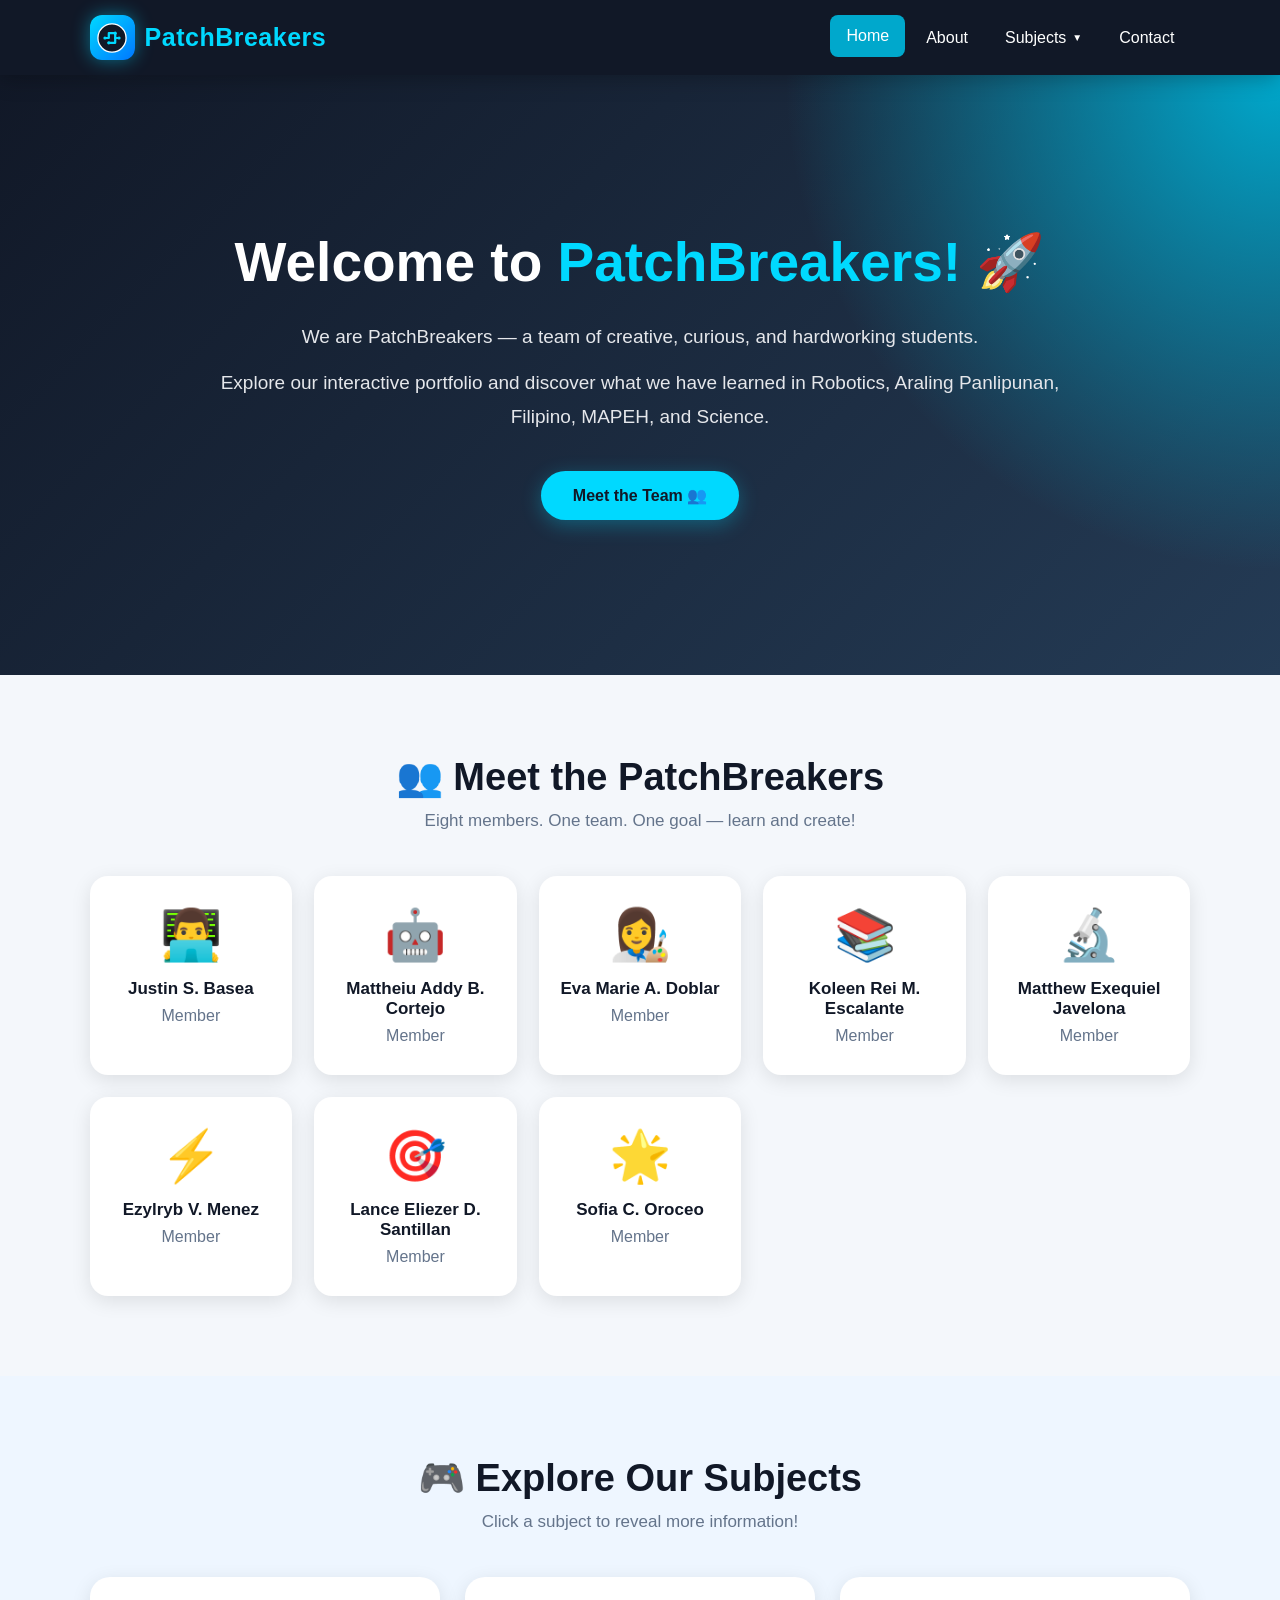
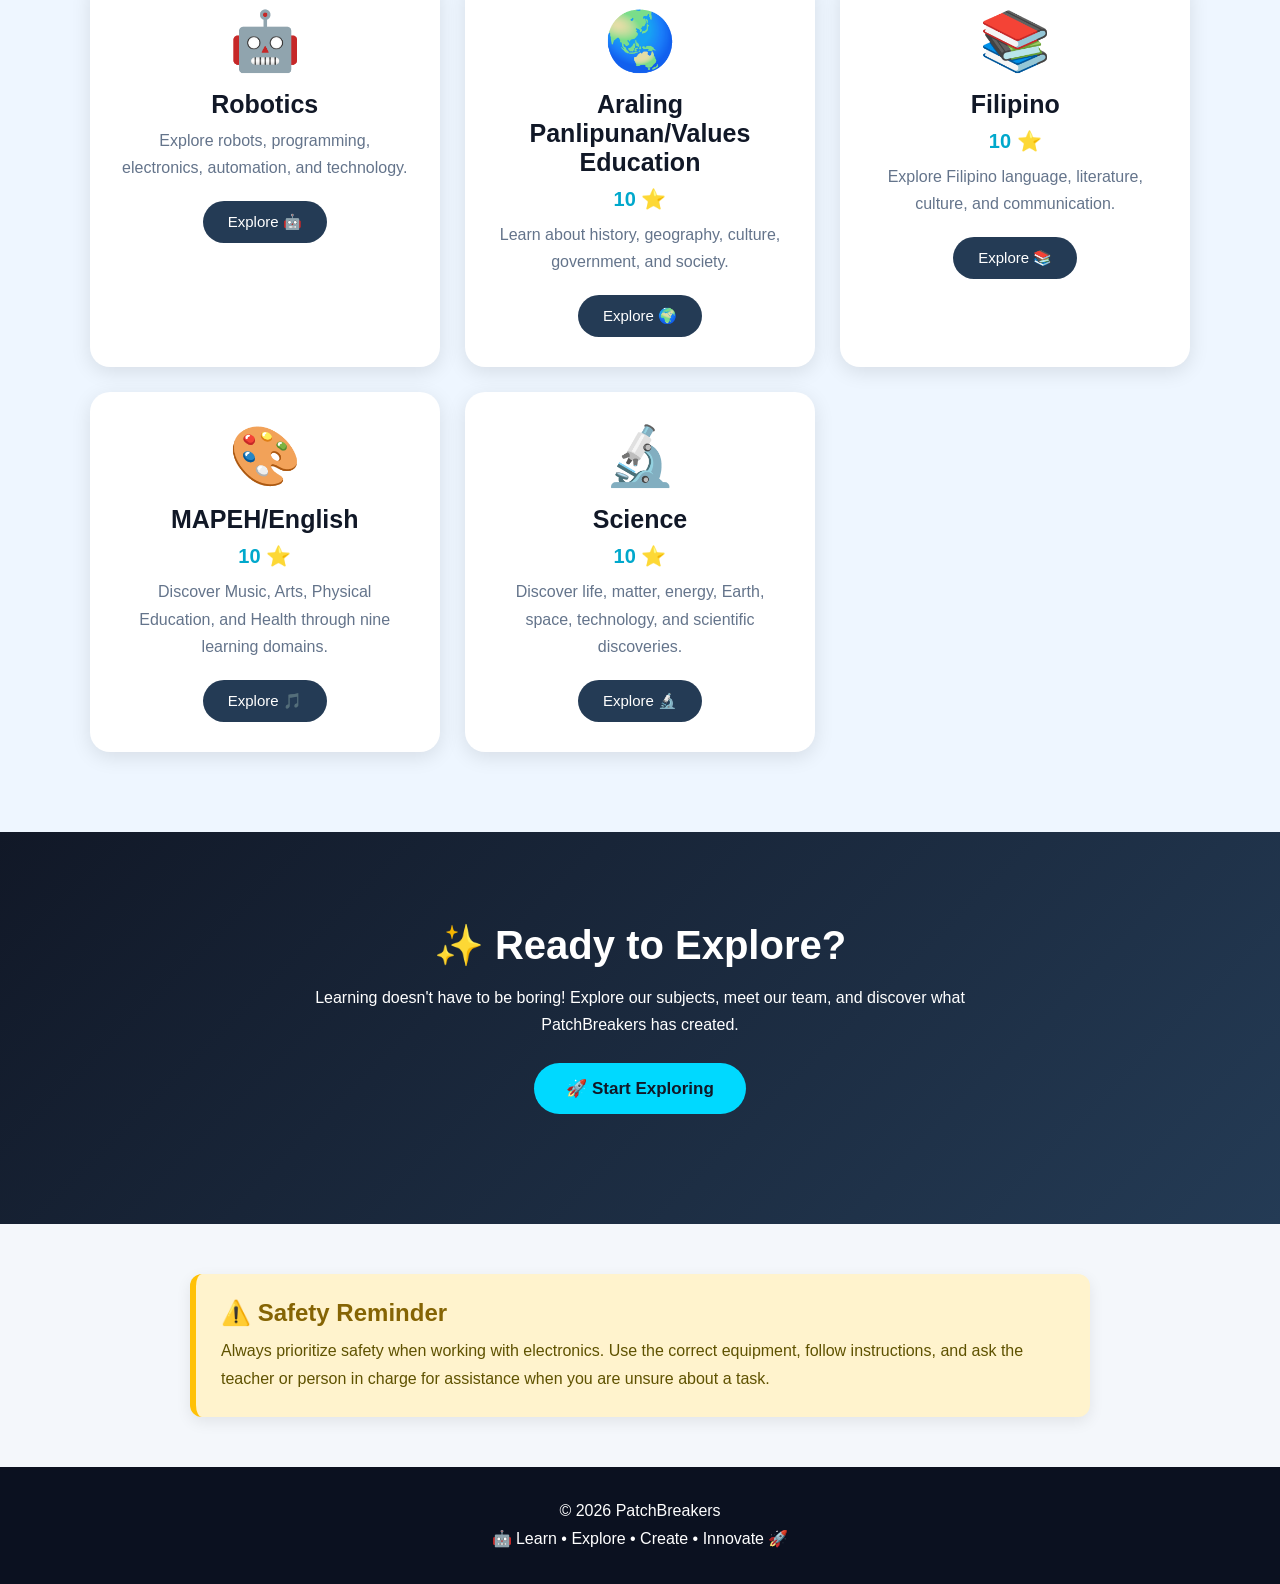
==== index.html @ bab7a235 "Add files via upload" ====
<!DOCTYPE html>
<html lang="en">

<head>
  <meta charset="UTF-8">
  <meta name="viewport" content="width=device-width, initial-scale=1.0">
  <title>PatchBreakers | Interactive Portfolio</title>

  <style>
    * {
      margin: 0;
      padding: 0;
      box-sizing: border-box;
      font-family: Arial, Helvetica, sans-serif;
    }

    html {
      scroll-behavior: smooth;
    }

    body {
      background: #f4f7fb;
      color: #222;
    }

    /* =========================
       NAVBAR
    ========================= */

    .navbar {
      width: 100%;
      height: 75px;
      padding: 0 7%;
      display: flex;
      align-items: center;
      justify-content: space-between;
      background: #111827;
      position: sticky;
      top: 0;
      z-index: 1000;
      box-shadow: 0 4px 20px rgba(0, 0, 0, 0.25);
    }

    /* =========================
       LOGO
    ========================= */

    .logo {
      display: flex;
      align-items: center;
      gap: 10px;
      color: #00d9ff;
      text-decoration: none;
      font-size: 25px;
      font-weight: bold;
      transition: 0.3s ease;
    }

    .logo:hover {
      color: white;
      transform: scale(1.05);
    }

    .logo-icon {
      width: 45px;
      height: 45px;
      display: flex;
      align-items: center;
      justify-content: center;
      background: linear-gradient(135deg, #00d9ff, #0077ff);
      border-radius: 12px;
      box-shadow: 0 0 18px rgba(0, 217, 255, 0.45);
      transition: 0.3s ease;
    }

    .logo:hover .logo-icon {
      transform: rotate(-8deg);
      box-shadow: 0 0 28px rgba(0, 217, 255, 0.7);
    }

    .logo-icon svg {
      width: 32px;
      height: 32px;
    }

    .logo-text {
      color: #00d9ff;
      letter-spacing: 0.5px;
    }

    /* =========================
       NAVIGATION
    ========================= */

    .nav-menu {
      display: flex;
      align-items: center;
      list-style: none;
      gap: 5px;
    }

    .nav-item {
      position: relative;
    }

    .nav-link {
      display: flex;
      align-items: center;
      gap: 6px;
      padding: 12px 16px;
      color: white;
      text-decoration: none;
      border-radius: 8px;

      transition:
        background 0.3s ease,
        color 0.3s ease,
        transform 0.3s ease;
    }

    .nav-link:hover,
    .nav-link.active {
      background: #00a8cc;
      color: white;
      transform: translateY(-2px);
    }

    /* =========================
       DROPDOWN
    ========================= */

    .dropdown {
      position: absolute;
      top: calc(100% + 10px);
      left: 0;
      width: 210px;
      padding: 8px 0;
      list-style: none;
      background: #1e293b;
      border-radius: 12px;

      box-shadow:
        0 10px 30px rgba(0, 0, 0, 0.35);

      opacity: 0;
      visibility: hidden;

      transform:
        translateY(-15px)
        scale(0.95);

      transform-origin: top center;

      transition:
        opacity 0.3s ease,
        transform 0.3s ease,
        visibility 0.3s ease;

      z-index: 1100;
    }

    .has-dropdown:hover .dropdown {
      opacity: 1;
      visibility: visible;

      transform:
        translateY(0)
        scale(1);
    }

    .dropdown li {
      opacity: 0;
      transform: translateX(-15px);
    }

    .has-dropdown:hover .dropdown li {
      animation:
        dropdownItem 0.35s ease forwards;
    }

    .has-dropdown:hover .dropdown li:nth-child(1) {
      animation-delay: 0.05s;
    }

    .has-dropdown:hover .dropdown li:nth-child(2) {
      animation-delay: 0.10s;
    }

    .has-dropdown:hover .dropdown li:nth-child(3) {
      animation-delay: 0.15s;
    }

    .has-dropdown:hover .dropdown li:nth-child(4) {
      animation-delay: 0.20s;
    }

    .has-dropdown:hover .dropdown li:nth-child(5) {
      animation-delay: 0.25s;
    }

    @keyframes dropdownItem {
      from {
        opacity: 0;
        transform: translateX(-15px);
      }

      to {
        opacity: 1;
        transform: translateX(0);
      }
    }

    .dropdown li a {
      display: block;
      padding: 13px 18px;
      color: white;
      text-decoration: none;

      transition:
        background 0.25s ease,
        padding-left 0.25s ease;
    }

    .dropdown li a:hover {
      background: #00a8cc;
      padding-left: 27px;
    }

    .arrow {
      font-size: 10px;
      transition: transform 0.3s ease;
    }

    .has-dropdown:hover .arrow {
      transform: rotate(180deg);
    }

    /* =========================
       HAMBURGER
    ========================= */

    .hamburger {
      display: none;
      cursor: pointer;
    }

    .hamburger span {
      display: block;
      width: 28px;
      height: 3px;
      margin: 5px;
      background: white;
      border-radius: 5px;
      transition: 0.3s;
    }

    /* =========================
       HERO
    ========================= */

    .intro {
      min-height: 600px;

      display: flex;
      align-items: center;
      justify-content: center;

      text-align: center;

      padding: 80px 20px;

      color: white;

      background:
        radial-gradient(
          circle at top right,
          #00a8cc,
          transparent 35%
        ),
        linear-gradient(
          135deg,
          #111827,
          #243b55
        );

      overflow: hidden;
    }

    .intro-content {
      max-width: 900px;
      animation: heroAppear 1s ease;
    }

    @keyframes heroAppear {
      from {
        opacity: 0;
        transform: translateY(30px);
      }

      to {
        opacity: 1;
        transform: translateY(0);
      }
    }

    .intro h1 {
      font-size: 55px;
      margin-bottom: 25px;
    }

    .intro h1 span {
      color: #00d9ff;
    }

    .intro p {
      font-size: 19px;
      line-height: 1.8;
      margin-bottom: 12px;
      color: #e5e7eb;
    }

    .intro-button {
      display: inline-block;
      margin-top: 25px;
      padding: 15px 32px;

      background: #00d9ff;
      color: #111827;

      text-decoration: none;
      font-weight: bold;

      border-radius: 30px;

      transition: 0.3s ease;

      box-shadow:
        0 5px 20px rgba(0, 217, 255, 0.3);
    }

    .intro-button:hover {
      transform:
        translateY(-5px)
        scale(1.05);

      background: white;
    }

    /* =========================
       GENERAL SECTION
    ========================= */

    .section {
      padding: 80px 7%;
      text-align: center;
    }

    .section-title {
      font-size: 38px;
      color: #111827;
      margin-bottom: 12px;
    }

    .section-description {
      color: #64748b;
      margin-bottom: 45px;
      font-size: 17px;
    }

    /* =========================
       MEMBERS
    ========================= */

    .members-container {
      display: grid;

      grid-template-columns:
        repeat(auto-fit, minmax(190px, 1fr));

      gap: 22px;
    }

    .member-card {
      background: white;

      padding: 30px 15px;

      border-radius: 18px;

      box-shadow:
        0 5px 20px rgba(0, 0, 0, 0.1);

      transition:
        transform 0.35s ease,
        box-shadow 0.35s ease;
    }

    .member-card:hover {
      transform:
        translateY(-12px)
        rotate(1deg);

      box-shadow:
        0 15px 30px rgba(0, 0, 0, 0.18);
    }

    .member-icon {
      font-size: 50px;
      margin-bottom: 15px;

      transition:
        transform 0.3s ease;
    }

    .member-card:hover .member-icon {
      transform:
        scale(1.15)
        rotate(5deg);
    }

    .member-card h3 {
      font-size: 17px;
      color: #111827;
    }

    .member-card p {
      margin-top: 8px;
      color: #64748b;
    }

    /* =========================
       SUBJECTS
    ========================= */

    .subjects-section {
      background: #eef6ff;
    }

    .subjects-container {
      display: grid;

      grid-template-columns:
        repeat(auto-fit, minmax(270px, 1fr));

      gap: 25px;
    }

    .subject-card {
      position: relative;

      background: white;

      padding: 30px;

      border-radius: 20px;

      box-shadow:
        0 5px 20px rgba(0, 0, 0, 0.1);

      transition:
        transform 0.35s ease,
        box-shadow 0.35s ease;
    }

    .subject-card:hover {
      transform:
        translateY(-10px)
        scale(1.02);

      box-shadow:
        0 15px 35px rgba(0, 0, 0, 0.15);
    }

    .subject-icon {
      font-size: 58px;

      transition:
        transform 0.4s ease;
    }

    .subject-card:hover .subject-icon {
      transform:
        rotate(8deg)
        scale(1.15);
    }

    .subject-card h3 {
      font-size: 25px;

      margin:
        15px 0 8px;

      color: #111827;
    }

    .subject-card p {
      color: #64748b;
      line-height: 1.7;
    }

    .score {
      color: #00a8cc;

      font-size: 20px;
      font-weight: bold;

      margin: 10px 0;
    }

    .subject-card button {
      border: none;

      margin-top: 20px;

      padding: 12px 25px;

      border-radius: 25px;

      background: #243b55;
      color: white;

      cursor: pointer;

      font-size: 15px;

      transition: 0.3s ease;
    }

    .subject-card button:hover {
      background: #00a8cc;

      transform:
        translateY(-3px)
        scale(1.05);
    }

    .subject-info {
      display: none;

      margin-top: 20px;

      padding: 18px;

      border-radius: 12px;

      background: #eef6ff;

      text-align: left;

      animation:
        infoAppear 0.4s ease;
    }

    @keyframes infoAppear {
      from {
        opacity: 0;
        transform: translateY(-10px);
      }

      to {
        opacity: 1;
        transform: translateY(0);
      }
    }

    .subject-info h4 {
      margin-bottom: 10px;
      color: #111827;
    }

    .subject-info ol {
      padding-left: 25px;
      line-height: 1.9;
    }

    /* =========================
       FUN SECTION
    ========================= */

    .fun-section {
      padding: 90px 20px;

      text-align: center;

      color: white;

      background:
        linear-gradient(
          135deg,
          #111827,
          #243b55
        );
    }

    .fun-section h2 {
      font-size: 40px;
      margin-bottom: 15px;
    }

    .fun-section p {
      max-width: 700px;
      margin: auto;
      line-height: 1.7;
    }

    .fun-button {
      border: none;

      margin-top: 25px;

      padding: 15px 32px;

      border-radius: 30px;

      background: #00d9ff;
      color: #111827;

      font-size: 17px;
      font-weight: bold;

      cursor: pointer;

      transition: 0.3s ease;
    }

    .fun-button:hover {
      transform:
        scale(1.08)
        translateY(-3px);

      background: white;
    }

    #adventure-message {
      margin-top: 20px;

      color: #00d9ff;

      font-weight: bold;
    }

    /* =========================
       SAFETY
    ========================= */

    .safety {
      max-width: 900px;

      margin: 50px auto;

      padding: 25px;

      background: #fff3cd;

      border-left:
        6px solid #ffc107;

      border-radius: 12px;

      text-align: left;

      box-shadow:
        0 5px 15px rgba(0, 0, 0, 0.08);
    }

    .safety h2 {
      color: #856404;
      margin-bottom: 10px;
    }

    .safety p {
      color: #5f5200;
      line-height: 1.7;
    }

    /* =========================
       FOOTER
    ========================= */

    footer {
      padding: 30px;

      text-align: center;

      background: #0b1120;

      color: white;

      line-height: 1.8;
    }

    /* =========================
       MOBILE
    ========================= */

    @media (max-width: 768px) {

      .navbar {
        height: 70px;
        padding: 0 5%;
      }

      .logo {
        font-size: 20px;
      }

      .logo-icon {
        width: 40px;
        height: 40px;
      }

      .logo-icon svg {
        width: 28px;
        height: 28px;
      }

      .hamburger {
        display: block;
      }

      .nav-menu {
        position: absolute;

        top: 70px;
        left: 0;

        width: 100%;

        padding: 15px 0;

        display: none;

        flex-direction: column;

        background: #111827;

        box-shadow:
          0 10px 20px rgba(0, 0, 0, 0.25);
      }

      .nav-menu.show {
        display: flex;

        animation:
          mobileMenu 0.3s ease;
      }

      @keyframes mobileMenu {
        from {
          opacity: 0;
          transform: translateY(-10px);
        }

        to {
          opacity: 1;
          transform: translateY(0);
        }
      }

      .nav-item {
        width: 100%;
        text-align: center;
      }

      .nav-link {
        justify-content: center;
        width: 100%;
      }

      .dropdown {
        position: static;

        width: 90%;

        margin: 5px auto;

        display: none;

        opacity: 1;
        visibility: visible;
        transform: none;

        box-shadow: none;
      }

      .has-dropdown:hover .dropdown {
        display: block;
      }

      .dropdown li {
        opacity: 1;
        transform: none;

        animation:
          none !important;
      }

      .intro {
        min-height: 550px;
      }

      .intro h1 {
        font-size: 38px;
      }

      .intro p {
        font-size: 16px;
      }

      .section-title {
        font-size: 30px;
      }

      .fun-section h2 {
        font-size: 30px;
      }

      .safety {
        margin: 30px 20px;
      }
    }

  </style>
</head>


<body>

  <!-- =========================
       NAVBAR
  ========================= -->

  <nav class="navbar">

    <!-- PATCHBREAKERS LOGO -->

    <a href="index.html" class="logo">

      <span class="logo-icon">

        <svg
          viewBox="0 0 100 100"
          xmlns="http://www.w3.org/2000/svg"
        >

          <!-- Outer circle -->

          <circle
            cx="50"
            cy="50"
            r="44"
            fill="#111827"
            stroke="white"
            stroke-width="4"
          />

          <!-- Circuit pattern -->

          <path
            d="M28 50
               L40 50
               L40 35
               L60 35
               L60 50
               L72 50"
            fill="none"
            stroke="#00d9ff"
            stroke-width="7"
            stroke-linecap="round"
            stroke-linejoin="round"
          />

          <path
            d="M40 65
               L60 65
               L60 50"
            fill="none"
            stroke="#00d9ff"
            stroke-width="7"
            stroke-linecap="round"
            stroke-linejoin="round"
          />

          <!-- Circuit dots -->

          <circle
            cx="28"
            cy="50"
            r="5"
            fill="#00d9ff"
          />

          <circle
            cx="72"
            cy="50"
            r="5"
            fill="#00d9ff"
          />

          <circle
            cx="40"
            cy="65"
            r="5"
            fill="#00d9ff"
          />

          <circle
            cx="60"
            cy="35"
            r="5"
            fill="#00d9ff"
          />

        </svg>

      </span>

      <span class="logo-text">
        PatchBreakers
      </span>

    </a>


    <!-- HAMBURGER -->

    <div
      class="hamburger"
      id="hamburger"
    >

      <span></span>
      <span></span>
      <span></span>

    </div>


    <!-- NAVIGATION -->

    <ul
      class="nav-menu"
      id="navMenu"
    >

      <li class="nav-item">

        <a
          href="#"
          class="nav-link active"
        >
          Home
        </a>

      </li>


      <li class="nav-item">

        <a
          href="#members"
          class="nav-link"
        >
          About
        </a>

      </li>


      <!-- SUBJECT DROPDOWN -->

      <li class="nav-item has-dropdown">

        <a
          href="#subjects"
          class="nav-link"
        >

          Subjects

          <span class="arrow">
            ▼
          </span>

        </a>


        <ul class="dropdown">

          <li>
            <a href="aralpan.html">
              🌏 Aral.pan & Val. Ed.
            </a>
          </li>

          <li>
            <a href="filipino.html">
              📚 Filipino
            </a>
          </li>

          <li>
            <a href="MAPEH.html">
              🎨 MAPEH
            </a>
          </li>

          <li>
            <a href="robotics.html">
              🤖 Robotics
            </a>
          </li>

          <li>
            <a href="science.html">
              🔬 Science
            </a>
          </li>

        </ul>

      </li>


      <li class="nav-item">

        <a
          href="#contact"
          class="nav-link"
        >
          Contact
        </a>

      </li>

    </ul>

  </nav>


  <!-- =========================
       HERO
  ========================= -->

  <section class="intro">

    <div class="intro-content">

      <h1>

        Welcome to

        <span>
          PatchBreakers!
        </span>

        🚀

      </h1>


      <p>

        We are PatchBreakers — a team of creative,
        curious, and hardworking students.

      </p>


      <p>

        Explore our interactive portfolio and discover
        what we have learned in Robotics, Araling
        Panlipunan, Filipino, MAPEH, and Science.

      </p>


      <a
        href="#members"
        class="intro-button"
      >

        Meet the Team 👥

      </a>

    </div>

  </section>


  <!-- =========================
       MEMBERS
  ========================= -->

  <section
    class="section"
    id="members"
  >

    <h2 class="section-title">
      👥 Meet the PatchBreakers
    </h2>


    <p class="section-description">

      Eight members. One team. One goal — learn and create!

    </p>


    <div class="members-container">


      <div class="member-card">

        <div class="member-icon">
          👨‍💻
        </div>

        <h3>
          Justin S. Basea
        </h3>

        <p>
          Member
        </p>

      </div>


      <div class="member-card">

        <div class="member-icon">
          🤖
        </div>

        <h3>
          Mattheiu Addy B. Cortejo
        </h3>

        <p>
          Member
        </p>

      </div>


      <div class="member-card">

        <div class="member-icon">
          👩‍🎨
        </div>

        <h3>
          Eva Marie A. Doblar
        </h3>

        <p>
          Member
        </p>

      </div>


      <div class="member-card">

        <div class="member-icon">
          📚
        </div>

        <h3>
          Koleen Rei M. Escalante
        </h3>

        <p>
          Member
        </p>

      </div>


      <div class="member-card">

        <div class="member-icon">
          🔬
        </div>

        <h3>
          Matthew Exequiel Javelona
        </h3>

        <p>
          Member
        </p>

      </div>


      <div class="member-card">

        <div class="member-icon">
          ⚡
        </div>

        <h3>
          Ezylryb V. Menez
        </h3>

        <p>
          Member
        </p>

      </div>


      <div class="member-card">

        <div class="member-icon">
          🎯
        </div>

        <h3>
          Lance Eliezer D. Santillan
        </h3>

        <p>
          Member
        </p>

      </div>


      <div class="member-card">

        <div class="member-icon">
          🌟
        </div>

        <h3>
          Sofia C. Oroceo
        </h3>

        <p>
          Member
        </p>

      </div>

    </div>

  </section>


  <!-- =========================
       SUBJECTS
  ========================= -->

  <section
    class="section subjects-section"
    id="subjects"
  >

    <h2 class="section-title">
      🎮 Explore Our Subjects
    </h2>


    <p class="section-description">

      Click a subject to reveal more information!

    </p>


    <div class="subjects-container">


      <!-- ROBOTICS -->

      <div class="subject-card">

        <div class="subject-icon">
          🤖
        </div>

        <h3>
          Robotics
        </h3>

        <p>

          Explore robots, programming, electronics,
          automation, and technology.

        </p>


        <button
          onclick="showInfo('robotics-info')"
        >

          Explore 🤖

        </button>


        <div
          class="subject-info"
          id="robotics-info"
        >

          <p>

            Robotics combines engineering,
            programming, electronics, and
            problem-solving to create machines
            that can perform useful tasks.

          </p>

        </div>

      </div>


      <!-- ARALING PANLIPUNAN -->

      <div class="subject-card">

        <div class="subject-icon">
          🌏
        </div>

        <h3>
          Araling Panlipunan/Values Education
        </h3>

        <div class="score">
          10 ⭐
        </div>

        <p>

          Learn about history, geography,
          culture, government, and society.

        </p>


        <button
          onclick="showInfo('aralpan-info')"
        >

          Explore 🌍

        </button>


        <div
          class="subject-info"
          id="aralpan-info"
        >

          <p>

            Araling Panlipunan helps us understand
            Philippine history, culture, society,
            government, and geography.

          </p>

        </div>

      </div>


      <!-- FILIPINO -->

      <div class="subject-card">

        <div class="subject-icon">
          📚
        </div>

        <h3>
          Filipino
        </h3>

        <div class="score">
          10 ⭐
        </div>

        <p>

          Explore Filipino language, literature,
          culture, and communication.

        </p>


        <button
          onclick="showInfo('filipino-info')"
        >

          Explore 📚

        </button>


        <div
          class="subject-info"
          id="filipino-info"
        >

          <p>

            Filipino helps us appreciate our
            language, literature, culture,
            traditions, and identity.

          </p>

        </div>

      </div>


      <!-- MAPEH -->

      <div class="subject-card">

        <div class="subject-icon">
          🎨
        </div>

        <h3>
          MAPEH/English
        </h3>

        <div class="score">
          10 ⭐
        </div>

        <p>

          Discover Music, Arts, Physical Education,
          and Health through nine learning domains.

        </p>


        <button
          onclick="showInfo('mapeh-info')"
        >

          Explore 🎵

        </button>


        <div
          class="subject-info"
          id="mapeh-info"
        >

          <h4>
            The 9 Domains
          </h4>

          <ol>

            <li>Music</li>
            <li>Visual Arts</li>
            <li>Dance</li>
            <li>Theater</li>
            <li>Physical Fitness</li>
            <li>Health</li>
            <li>Sports</li>
            <li>Creative Expression</li>
            <li>Personal Wellness</li>

          </ol>

        </div>

      </div>


      <!-- SCIENCE -->

      <div class="subject-card">

        <div class="subject-icon">
          🔬
        </div>

        <h3>
          Science
        </h3>

        <div class="score">
          10 ⭐
        </div>

        <p>

          Discover life, matter, energy, Earth,
          space, technology, and scientific discoveries.

        </p>


        <button
          onclick="showInfo('science-info')"
        >

          Explore 🔬

        </button>


        <div
          class="subject-info"
          id="science-info"
        >

          <p>

            Science helps us understand the natural
            world through observation, experimentation,
            evidence, and discovery.

          </p>

        </div>

      </div>


    </div>

  </section>


  <!-- =========================
       FUN SECTION
  ========================= -->

  <section class="fun-section">

    <h2>
      ✨ Ready to Explore?
    </h2>


    <p>

      Learning doesn't have to be boring!
      Explore our subjects, meet our team,
      and discover what PatchBreakers has created.

    </p>


    <button
      class="fun-button"
      onclick="startAdventure()"
    >

      🚀 Start Exploring

    </button>


    <p id="adventure-message"></p>

  </section>


  <!-- =========================
       SAFETY
  ========================= -->

  <div class="safety">

    <h2>
      ⚠️ Safety Reminder
    </h2>


    <p>

      Always prioritize safety when working with electronics.
      Use the correct equipment, follow instructions, and ask
      the teacher or person in charge for assistance when
      you are unsure about a task.

    </p>

  </div>


  <!-- =========================
       FOOTER
  ========================= -->

  <footer id="contact">

    <p>
      © 2026 PatchBreakers
    </p>

    <p>
      🤖 Learn • Explore • Create • Innovate 🚀
    </p>

  </footer>


  <!-- =========================
       JAVASCRIPT
  ========================= -->

  <script>

    /* =========================
       SUBJECT INFORMATION
    ========================= */

    function showInfo(id) {

      const info =
        document.getElementById(id);

      if (info.style.display === "block") {

        info.style.display = "none";

      } else {

        info.style.display = "block";

      }

    }


    /* =========================
       START ADVENTURE
    ========================= */

    function startAdventure() {

      const message =
        document.getElementById(
          "adventure-message"
        );

      message.innerHTML =
        "🎉 Welcome, Explorer! Choose a subject above and start learning with PatchBreakers! 🚀";

    }


    /* =========================
       MOBILE MENU
    ========================= */

    const hamburger =
      document.getElementById(
        "hamburger"
      );

    const navMenu =
      document.getElementById(
        "navMenu"
      );


    hamburger.addEventListener(
      "click",
      function () {

        navMenu.classList.toggle(
          "show"
        );

      }
    );


    /* =========================
       CLOSE MOBILE MENU
       AFTER CLICKING A LINK
    ========================= */

    const navLinks =
      document.querySelectorAll(
        ".nav-link"
      );


    navLinks.forEach(function(link) {

      link.addEventListener(
        "click",
        function() {

          navMenu.classList.remove(
            "show"
          );

        }
      );

    });

  </script>

</body>

</html>
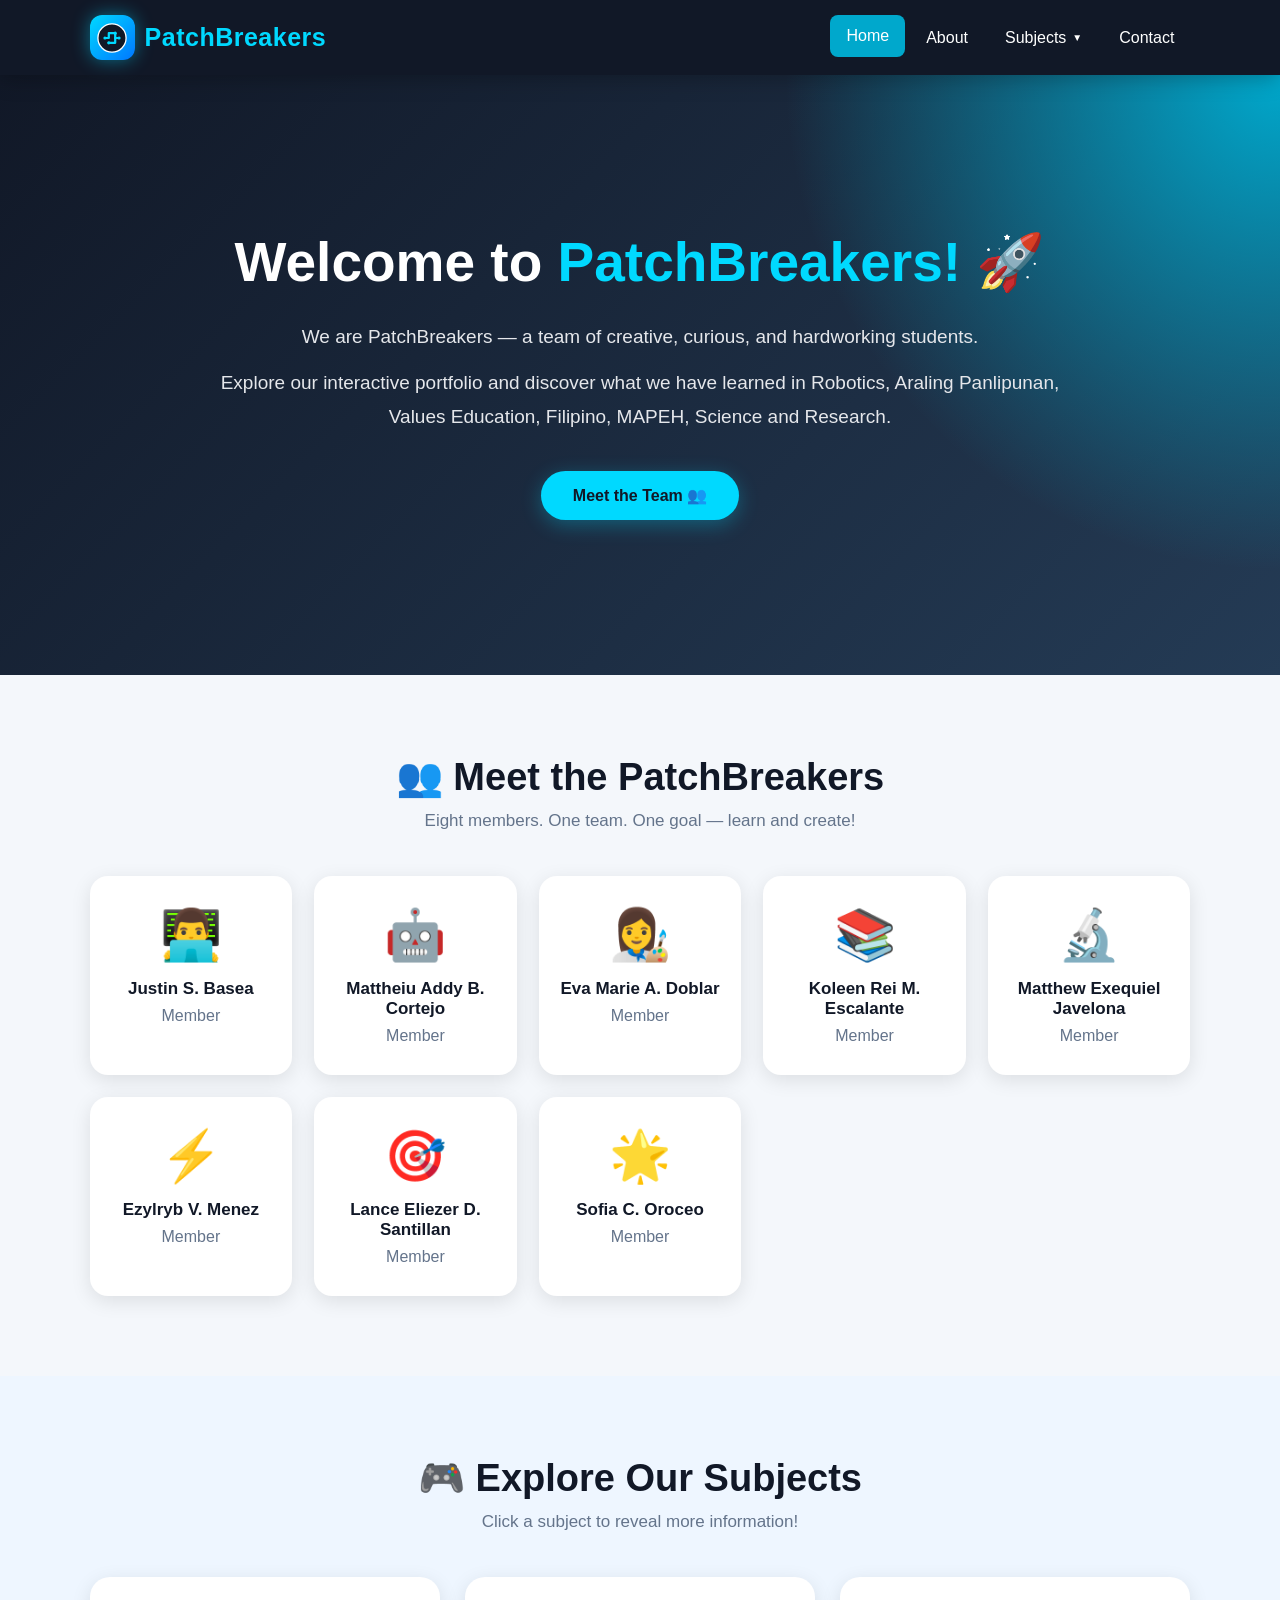
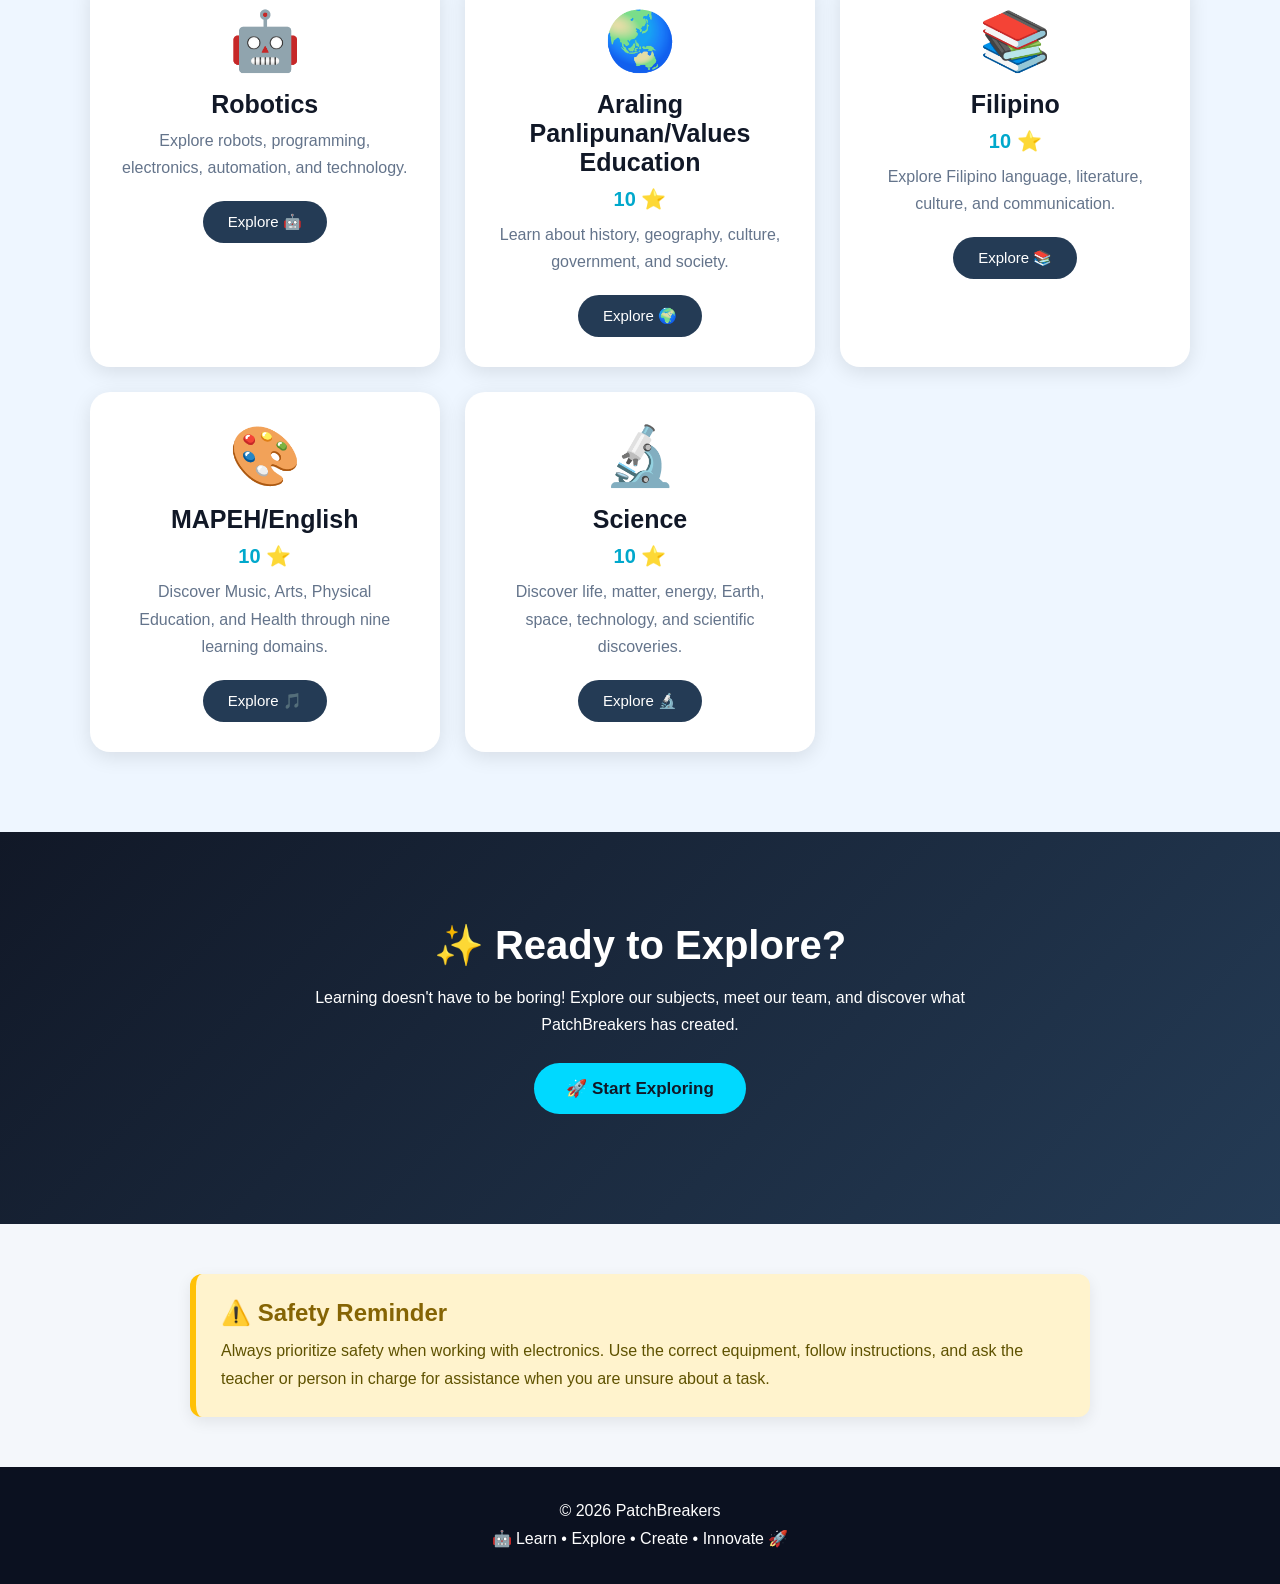
==== commit d2556a49: "Add files via upload" ====
--- a/index.html
+++ b/index.html
@@ -1071,7 +1071,7 @@
 
         Explore our interactive portfolio and discover
         what we have learned in Robotics, Araling
-        Panlipunan, Filipino, MAPEH, and Science.
+        Panlipunan, Values Education, Filipino, MAPEH, Science and Research.
 
       </p>
 
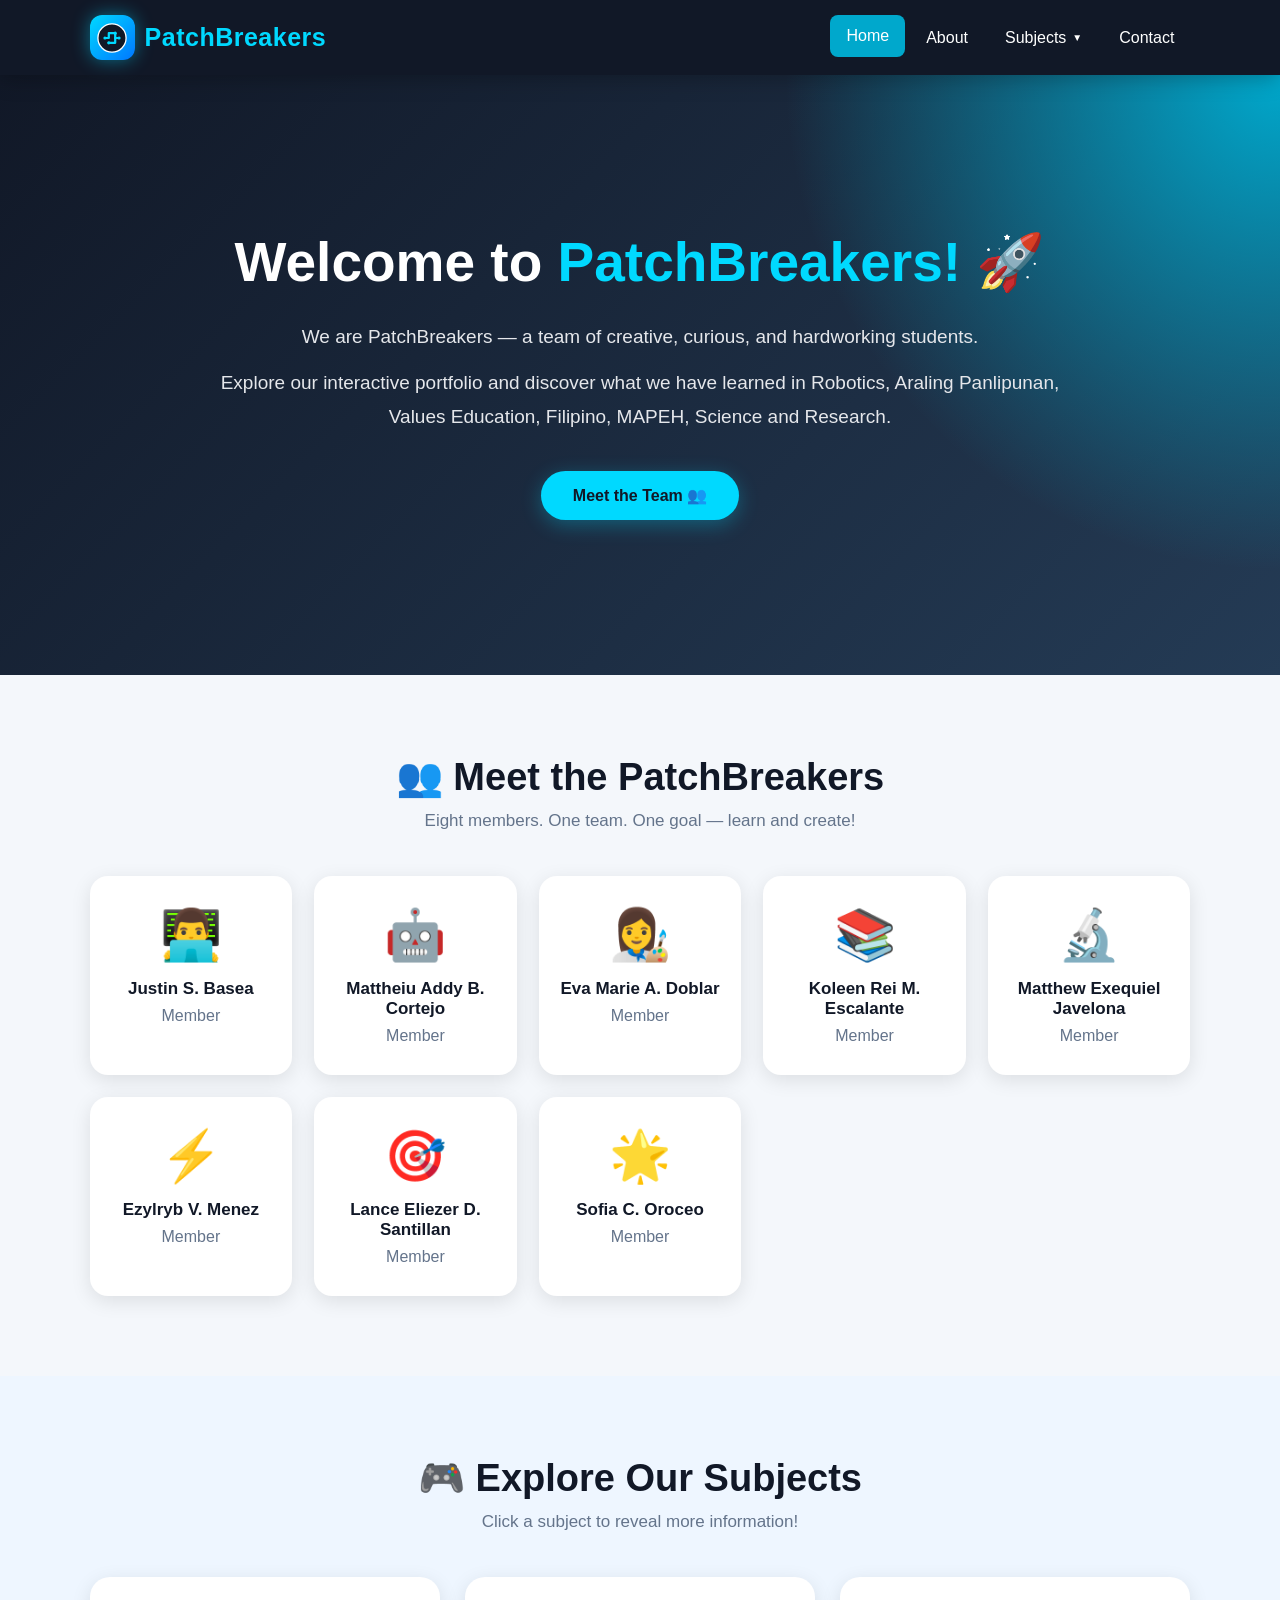
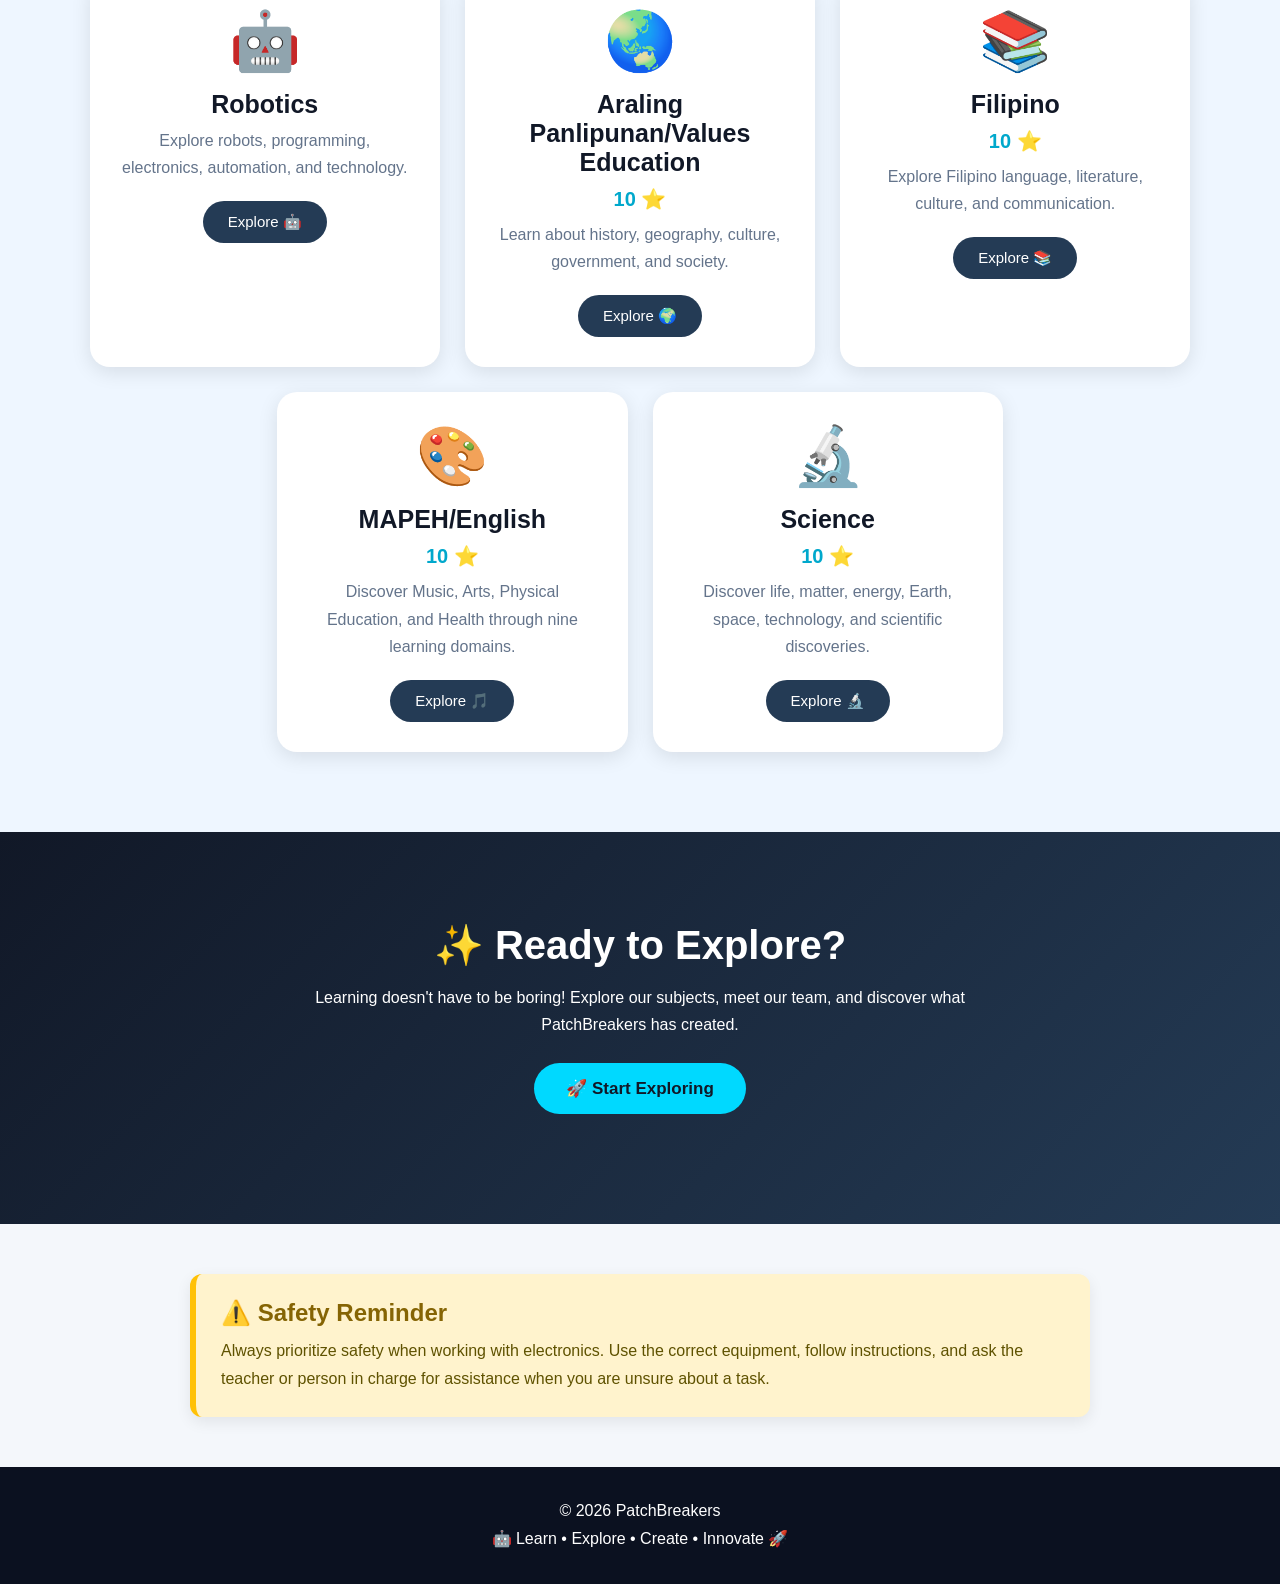
==== commit ce7724fc: "Update index.html" ====
--- a/index.html
+++ b/index.html
@@ -817,6 +817,23 @@
 
       .safety {
         margin: 30px 20px;
+      }
+    }
+
+  
+    /* CENTER THE LAST TWO SUBJECT CARDS */
+    @media (min-width: 769px) {
+      .subjects-container {
+        grid-template-columns: repeat(6, minmax(0, 1fr));
+      }
+      .subject-card {
+        grid-column: span 2;
+      }
+      .subject-card:nth-child(4) {
+        grid-column: 2 / span 2;
+      }
+      .subject-card:nth-child(5) {
+        grid-column: 4 / span 2;
       }
     }
 
